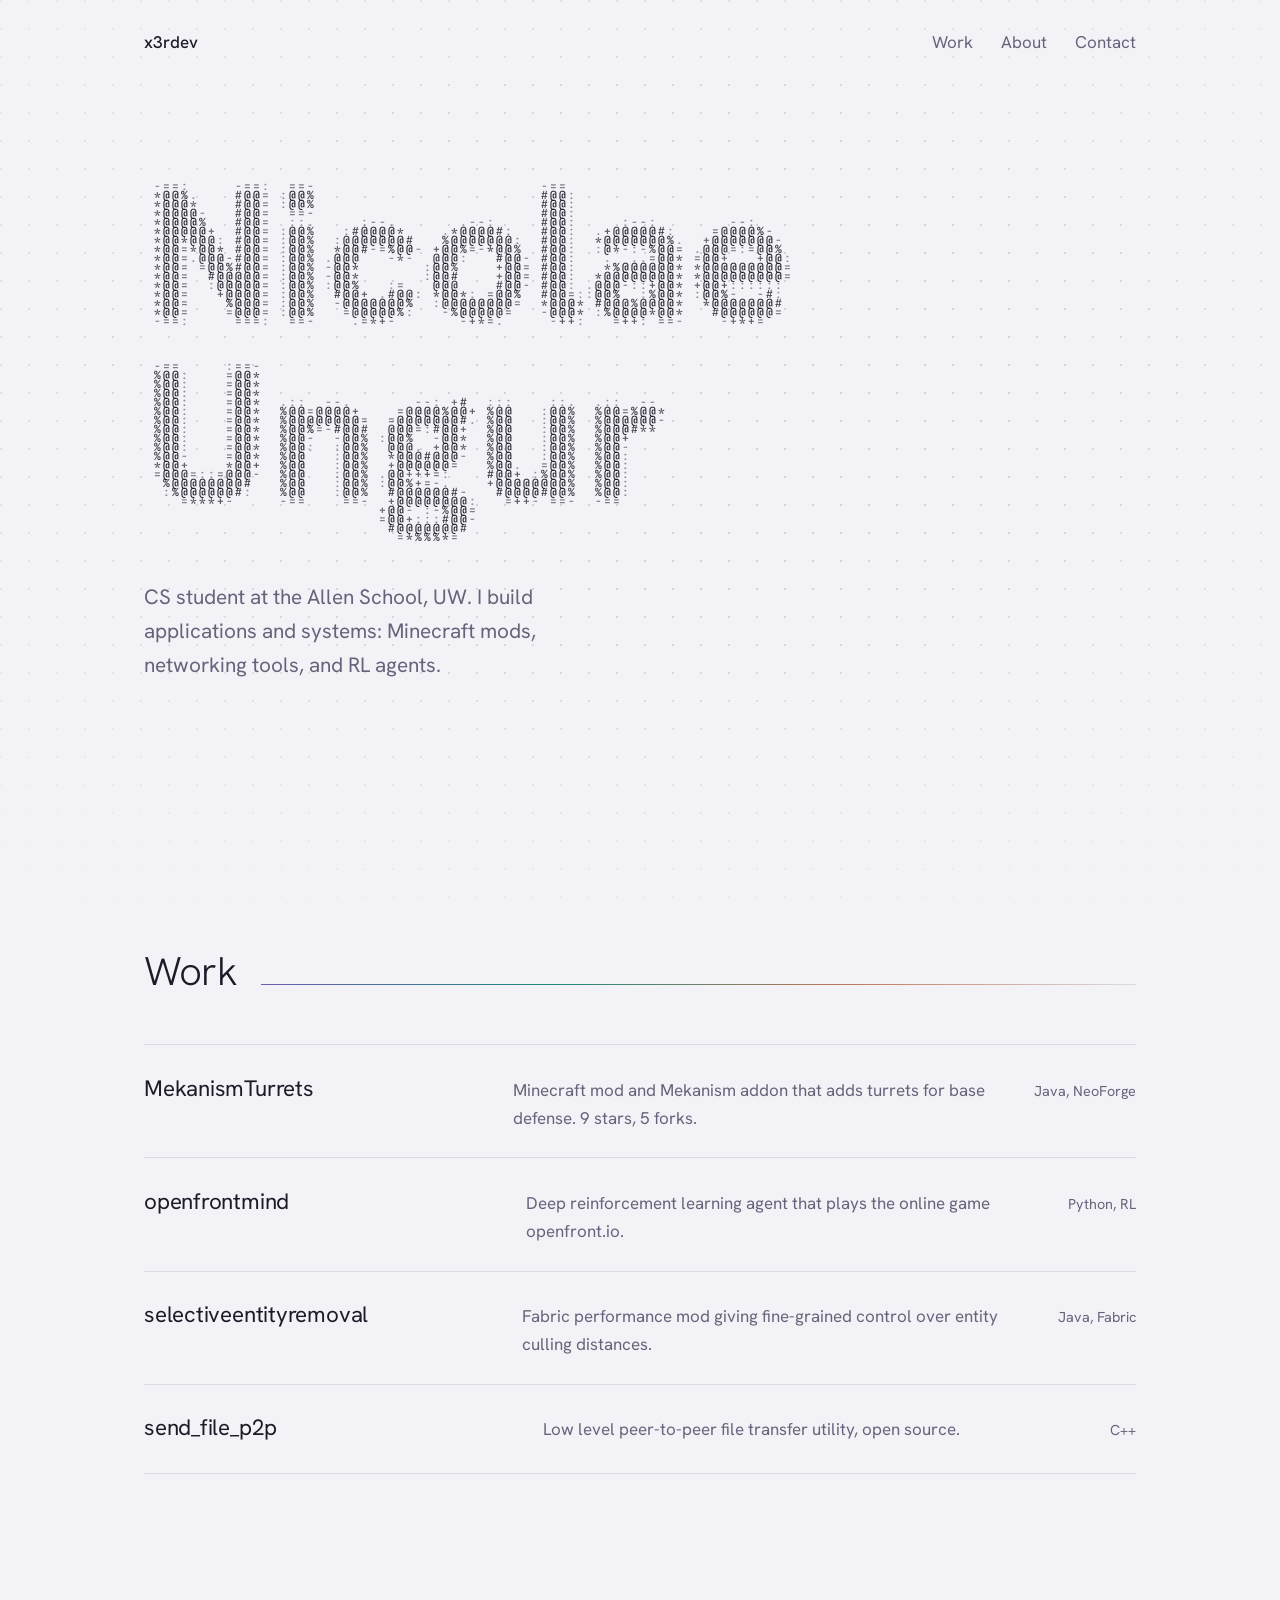
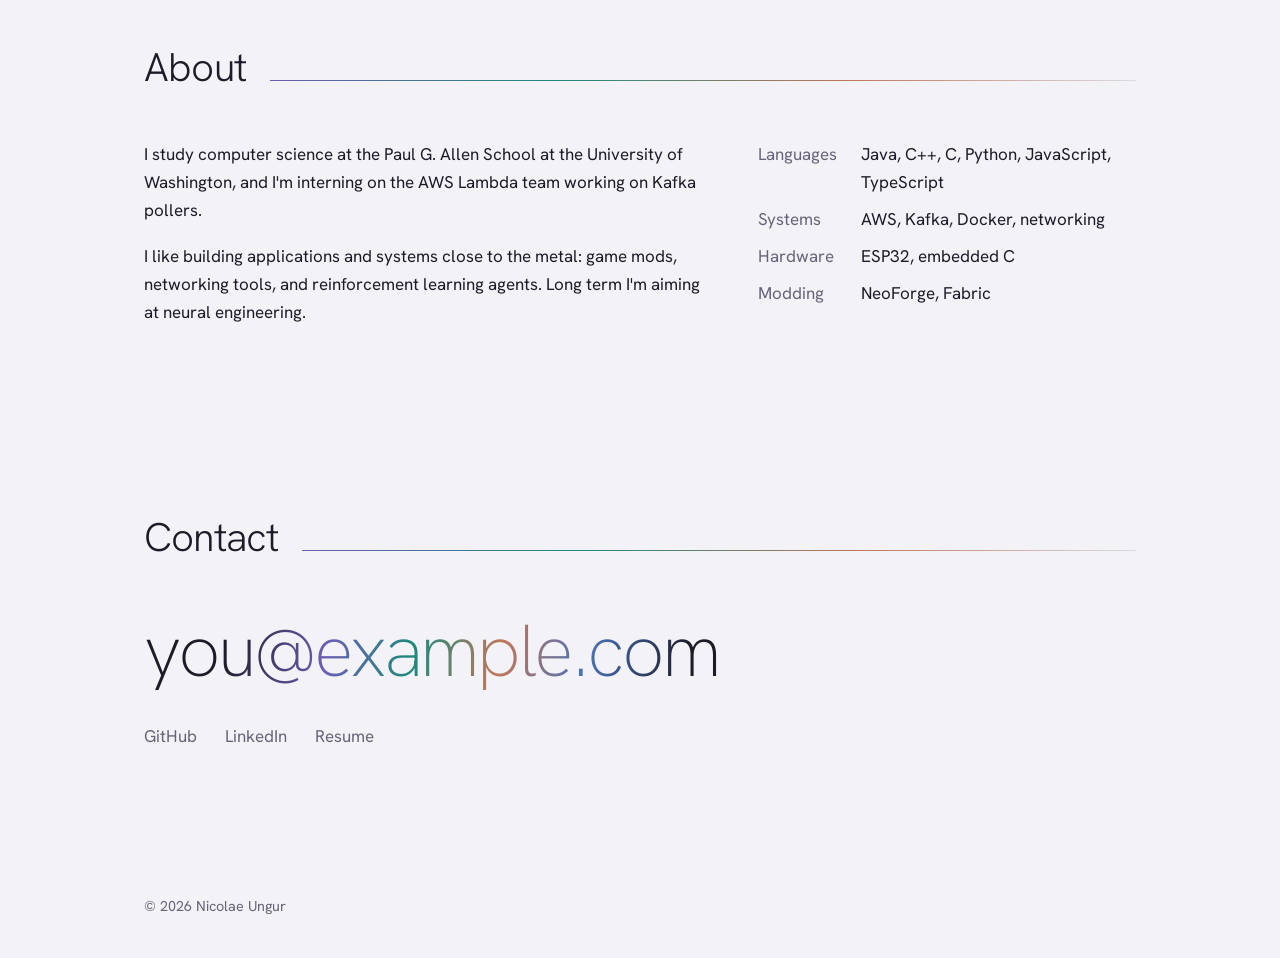
==== static/index.html @ 8b0f62be "Initial commit" ====
<!DOCTYPE html>
<html lang="en">
<head>
<meta charset="UTF-8">
<meta name="viewport" content="width=device-width, initial-scale=1, viewport-fit=cover">
<title>Nicolae Ungur</title>
<link rel="preconnect" href="https://fonts.googleapis.com">
<link rel="preconnect" href="https://fonts.gstatic.com" crossorigin>
<link href="https://fonts.googleapis.com/css2?family=Hanken+Grotesk:wght@200;300;400;500;600;800&family=JetBrains+Mono:wght@500&display=swap" rel="stylesheet">
<link rel="stylesheet" href="styles.css">

</head>
<body>
<div class="progress" aria-hidden="true"></div>

<div class="wrap">
  <nav>
    <a class="mark" href="#top">x3rdev</a>
    <ul>
      <li><a href="#work">Work</a></li>
      <li><a href="#about">About</a></li>
      <li><a href="#contact">Contact</a></li>
    </ul>
  </nav>

  <main>
    <header class="hero" id="top">
      <div class="name-wrap">
        <canvas id="name" aria-hidden="true"></canvas>
        <h1 id="nameText"><span>Nicolae</span> <span>Ungur</span></h1>
      </div>
      <p>CS student at the Allen School, UW. I build applications and systems: Minecraft mods, networking tools, and RL agents.</p>
    </header>

    <section id="work">
      <div class="head"><h2>Work</h2><span class="rule"></span></div>
      <ul class="rows">
        <li class="row"><a href="https://github.com/x3rdev/MekanismTurrets"><h3>MekanismTurrets</h3><p>Minecraft mod and Mekanism addon that adds turrets for base defense. 9 stars, 5 forks.</p><span class="stack">Java, NeoForge</span></a></li>
        <li class="row"><a href="https://github.com/x3rdev/openfrontmind"><h3>openfrontmind</h3><p>Deep reinforcement learning agent that plays the online game openfront.io.</p><span class="stack">Python, RL</span></a></li>
        <li class="row"><a href="https://github.com/x3rdev/selectiveentityremoval"><h3>selectiveentityremoval</h3><p>Fabric performance mod giving fine-grained control over entity culling distances.</p><span class="stack">Java, Fabric</span></a></li>
        <li class="row"><a href="https://github.com/x3rdev/send_file_p2p"><h3>send_file_p2p</h3><p>Low level peer-to-peer file transfer utility, open source.</p><span class="stack">C++</span></a></li>
      </ul>
    </section>

    <section id="about">
      <div class="head"><h2>About</h2><span class="rule"></span></div>
      <div class="about">
        <div>
          <p>I study computer science at the Paul G. Allen School at the University of Washington, and I'm interning on the AWS Lambda team working on Kafka pollers.</p>
          <p>I like building applications and systems close to the metal: game mods, networking tools, and reinforcement learning agents. Long term I'm aiming at neural engineering.</p>
        </div>
        <dl>
          <dt>Languages</dt><dd>Java, C++, C, Python, JavaScript, TypeScript</dd>
          <dt>Systems</dt><dd>AWS, Kafka, Docker, networking</dd>
          <dt>Hardware</dt><dd>ESP32, embedded C</dd>
          <dt>Modding</dt><dd>NeoForge, Fabric</dd>
        </dl>
      </div>
    </section>

    <section id="contact" class="contact">
      <div class="head"><h2>Contact</h2><span class="rule"></span></div>
      <a class="mail holo" href="mailto:you@example.com">you@example.com</a>
      <div class="links"><a href="https://github.com/x3rdev">GitHub</a><a href="https://www.linkedin.com/in/nicolae-ungur/">LinkedIn</a><a href="#">Resume</a></div>
    </section>
  </main>
  <footer>© 2026 Nicolae Ungur</footer>
</div>

<script src="script.js"></script>

</body>
</html>
---- static/styles.css ----
:root{
  --bg:#0b0c13; --ink:#e9e7f1; --muted:#8e8ca3; --line:rgba(255,255,255,.08);
  --h1:#b9aef5; --h2:#8fe0d2; --h3:#f2c4ae; --h4:#9fc2f0; --dot:rgba(255,255,255,.13);
  --dot:rgba(255,255,255,.13); --edge-hi:rgba(255,255,255,.34); --edge-lo:rgba(255,255,255,.04); --fill:rgba(255,255,255,.025); --shade:rgba(0,0,0,.35);
  --sans:"Hanken Grotesk","Segoe UI",system-ui,sans-serif;
  --mx:50; --my:30; --sy:0;
  box-sizing:border-box;
  padding-top:env(safe-area-inset-top,0px);
  padding-bottom:env(safe-area-inset-bottom,0px);
}
@media (prefers-color-scheme: light){
  :root:not([data-theme="dark"]){
    --bg:#f3f2f7; --ink:#1c1b27; --muted:#66647a; --line:rgba(28,27,39,.1);
    --h1:#6b5fb3; --h2:#1d8a7c; --h3:#c0765a; --h4:#4a73b8; --dot:rgba(28,27,39,.14); --edge-hi:rgba(255,255,255,.95); --edge-lo:rgba(28,27,39,.10); --fill:rgba(255,255,255,.55); --shade:rgba(28,27,39,.08);
  }
}
:root[data-theme="light"]{ --bg:#f3f2f7; --ink:#1c1b27; --muted:#66647a; --line:rgba(28,27,39,.1); --h1:#6b5fb3; --h2:#1d8a7c; --h3:#c0765a; --h4:#4a73b8; --dot:rgba(28,27,39,.14); --edge-hi:rgba(255,255,255,.95); --edge-lo:rgba(28,27,39,.10); --fill:rgba(255,255,255,.55); --shade:rgba(28,27,39,.08); }
:root[data-theme="dark"]{ --bg:#0b0c13; --ink:#e9e7f1; --muted:#8e8ca3; --line:rgba(255,255,255,.08); --h1:#b9aef5; --h2:#8fe0d2; --h3:#f2c4ae; --h4:#9fc2f0; --dot:rgba(255,255,255,.13); --edge-hi:rgba(255,255,255,.34); --edge-lo:rgba(255,255,255,.04); --fill:rgba(255,255,255,.025); --shade:rgba(0,0,0,.35); }

html{scroll-padding-top:env(safe-area-inset-top,0px)}
*,*::before,*::after{box-sizing:inherit}
body{margin:0;background:var(--bg);color:var(--ink);font-family:var(--sans);font-size:1.0625rem;line-height:1.65;overflow-x:hidden}

/* background: dot grid, faded toward the edges */
body::before{
  content:"";position:fixed;inset:0;pointer-events:none;z-index:0;
  background-image:radial-gradient(circle at 1px 1px, var(--dot) 1px, transparent 0);
  background-size:28px 28px;
  -webkit-mask-image:radial-gradient(ellipse 85% 70% at 50% 42%, #000 35%, transparent 100%);
  mask-image:radial-gradient(ellipse 85% 70% at 50% 42%, #000 35%, transparent 100%);
}
a{color:inherit}
a:focus-visible{outline:2px solid var(--h2);outline-offset:4px;border-radius:4px}
::selection{background:var(--h1);color:var(--bg)}

/* scroll progress */
.progress{
  position:fixed;left:0;top:0;height:2px;width:100%;z-index:5;transform-origin:0 50%;
  transform:scaleX(var(--sy));
  background:linear-gradient(90deg,var(--h1),var(--h2),var(--h3),var(--h4));
}

.wrap{position:relative;z-index:1;max-width:1040px;margin:0 auto;padding:0 1.5rem}

nav{display:flex;justify-content:space-between;align-items:center;padding:1.75rem 0}
.mark{font-weight:500;text-decoration:none}
nav ul{display:flex;gap:1.75rem;list-style:none;margin:0;padding:0}
nav ul a{text-decoration:none;color:var(--muted)}
nav ul a:hover{color:var(--ink)}

/* iridescent text: a light band that sits wherever the cursor is */
.holo{
  background:linear-gradient(100deg,
    var(--ink) 0%, var(--ink) 38%,
    var(--h1) 44%, var(--h2) 49%, var(--h3) 54%, var(--h4) 59%,
    var(--ink) 65%, var(--ink) 100%);
  background-size:300% 100%;
  background-position:calc(100% - var(--mx) * 1%) 0;
  -webkit-background-clip:text;background-clip:text;color:transparent;
}

.hero{min-height:86vh;display:flex;flex-direction:column;justify-content:center;padding-bottom:6rem}
.hero h1{
  font-weight:200;margin:0;line-height:.95;letter-spacing:-.045em;
  font-size:clamp(3.6rem,13vw,10rem);
}
.sr{position:absolute;width:1px;height:1px;overflow:hidden;clip:rect(0 0 0 0);white-space:nowrap}
.name-wrap{position:relative}
#name{display:block;width:100%}
#nameText{
  position:absolute;left:0;top:0;margin:0;color:transparent;
  font-family:var(--sans);font-weight:800;letter-spacing:0;white-space:nowrap;cursor:text;
}
#nameText span{display:block}
#nameText::selection,#nameText span::selection{background:color-mix(in srgb,var(--h1) 22%,transparent);color:transparent}
.hero p{color:var(--muted);font-size:clamp(1.1rem,2vw,1.3rem);max-width:30rem;margin:2.25rem 0 0}

section{padding:5rem 0}
.head{display:flex;align-items:baseline;gap:1.5rem;margin:0 0 2.5rem}
h2{font-weight:300;font-size:clamp(1.8rem,4vw,2.5rem);letter-spacing:-.02em;margin:0;white-space:nowrap}
/* line draws with scroll position, not time */
.rule{flex:1;height:1px;background:var(--line);position:relative;overflow:hidden}
.rule::after{
  content:"";position:absolute;inset:0;
  background:linear-gradient(90deg,var(--h1),var(--h2),var(--h3),transparent);
}

/* work rows */
.rows{list-style:none;margin:0;padding:0;border-top:1px solid var(--line)}
.row{border-bottom:1px solid var(--line)}
.row a{
  display:grid;grid-template-columns:1.1fr 1.6fr auto;gap:2rem;align-items:baseline;
  padding:1.6rem 0;text-decoration:none;position:relative;z-index:1;
}
.row h3{margin:0;font-weight:400;font-size:1.4rem;letter-spacing:-.01em}
.row:hover h3,.row:focus-within h3{
  background:linear-gradient(90deg,var(--h1),var(--h2),var(--h3));-webkit-background-clip:text;background-clip:text;color:transparent;
}
.row p{margin:0;color:var(--muted);max-width:30rem}
.row .stack{color:var(--muted);font-size:.9rem;text-align:right;white-space:nowrap}

.about{display:grid;grid-template-columns:1.5fr 1fr;gap:3rem}
.about p{margin:0 0 1.1rem;max-width:36rem}
.about dl{margin:0;display:grid;grid-template-columns:auto 1fr;gap:.55rem 1.5rem;align-content:start}
.about dt{color:var(--muted)}
.about dd{margin:0}

.contact .mail{
  display:inline-block;font-weight:200;font-size:clamp(2rem,7vw,4.6rem);letter-spacing:-.035em;
  text-decoration:none;word-break:break-word;line-height:1.1;
}
.links{display:flex;gap:1.75rem;margin-top:2rem}
.links a{color:var(--muted);text-decoration:none}
.links a:hover{color:var(--ink)}
footer{padding:4rem 0 2.5rem;color:var(--muted);font-size:.9rem}

@media (max-width:760px){
  .row a{grid-template-columns:1fr;gap:.4rem}
  .row .stack{text-align:left}
  .about{grid-template-columns:1fr}
  nav ul{gap:1.1rem}
  section{padding:3.5rem 0}
}
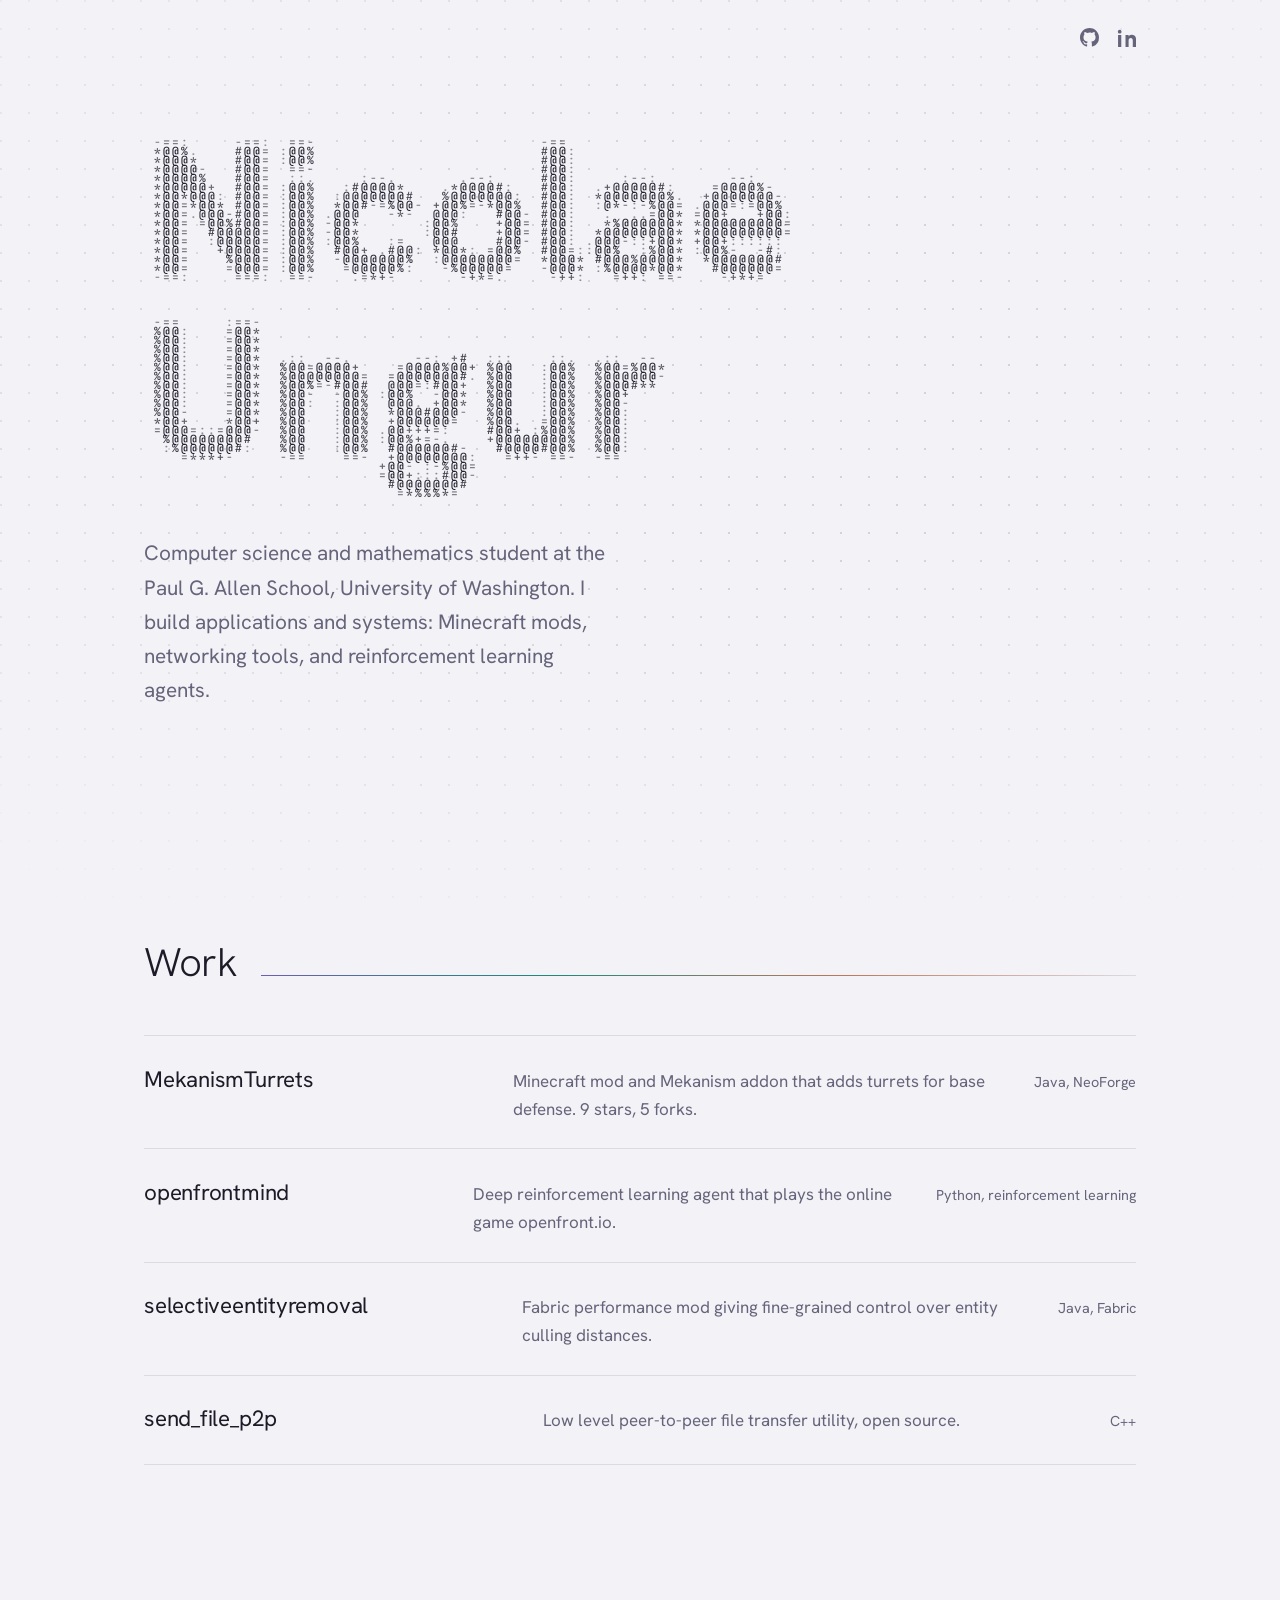
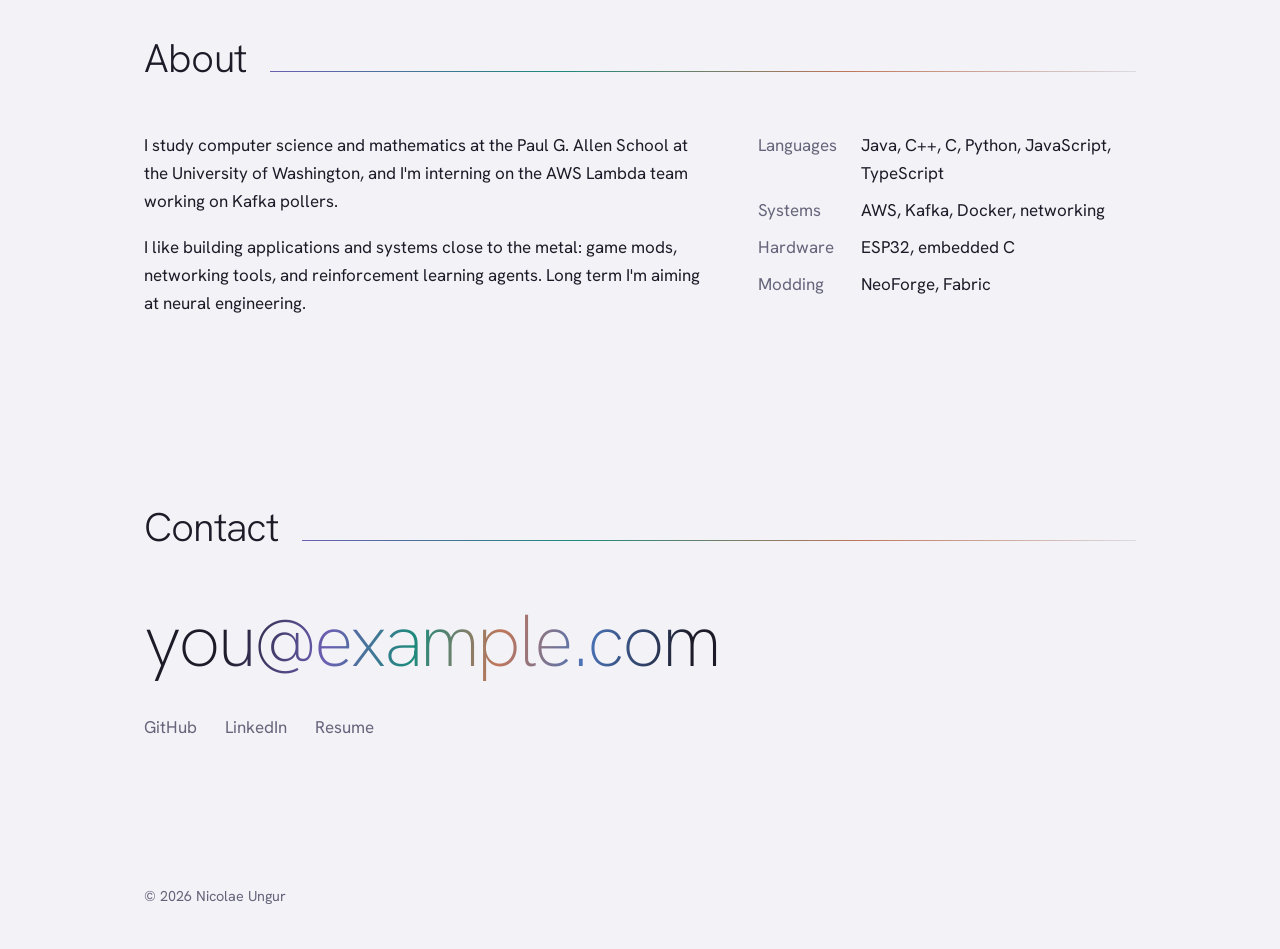
==== commit 05b414fe: "Add favicon SVG file" ====
--- a/static/index.html
+++ b/static/index.html
@@ -15,11 +15,13 @@
 
 <div class="wrap">
   <nav>
-    <a class="mark" href="#top">x3rdev</a>
-    <ul>
-      <li><a href="#work">Work</a></li>
-      <li><a href="#about">About</a></li>
-      <li><a href="#contact">Contact</a></li>
+    <ul class="social">
+      <li><a href="https://github.com/x3rdev" target="_blank" rel="noopener" aria-label="GitHub">
+        <svg viewBox="0 0 16 16" aria-hidden="true"><path d="M8 0C3.58 0 0 3.58 0 8c0 3.54 2.29 6.53 5.47 7.59.4.07.55-.17.55-.38 0-.19-.01-.82-.01-1.49-2.01.37-2.53-.49-2.69-.94-.09-.23-.48-.94-.82-1.13-.28-.15-.68-.52-.01-.53.63-.01 1.08.58 1.23.82.72 1.21 1.87.87 2.33.66.07-.52.28-.87.51-1.07-1.78-.2-3.64-.89-3.64-3.95 0-.87.31-1.59.82-2.15-.08-.2-.36-1.02.08-2.12 0 0 .67-.21 2.2.82a7.4 7.4 0 0 1 2-.27c.68 0 1.36.09 2 .27 1.53-1.04 2.2-.82 2.2-.82.44 1.1.16 1.92.08 2.12.51.56.82 1.27.82 2.15 0 3.07-1.87 3.75-3.65 3.95.29.25.54.73.54 1.48 0 1.07-.01 1.93-.01 2.2 0 .21.15.46.55.38A8.01 8.01 0 0 0 16 8c0-4.42-3.58-8-8-8Z"/></svg>
+      </a></li>
+      <li><a href="https://www.linkedin.com/in/nicolae-ungur/" target="_blank" rel="noopener" aria-label="LinkedIn">
+        <svg viewBox="0 0 16 16" aria-hidden="true"><path d="M3.6 5.9H.9V16h2.7V5.9ZM2.25 1.5a1.57 1.57 0 1 0 0 3.14 1.57 1.57 0 0 0 0-3.14ZM16 16h-2.7v-5.35c0-1.42-.55-2.19-1.67-2.19-1.22 0-1.86.83-1.86 2.19V16H7.17V5.9h2.6v1.18s.78-1.45 2.64-1.45c1.86 0 3.59 1.13 3.59 3.48V16Z"/></svg>
+      </a></li>
     </ul>
   </nav>
 
@@ -29,14 +31,14 @@
         <canvas id="name" aria-hidden="true"></canvas>
         <h1 id="nameText"><span>Nicolae</span> <span>Ungur</span></h1>
       </div>
-      <p>CS student at the Allen School, UW. I build applications and systems: Minecraft mods, networking tools, and RL agents.</p>
+      <p>Computer science and mathematics student at the Paul G. Allen School, University of Washington. I build applications and systems: Minecraft mods, networking tools, and reinforcement learning agents.</p>
     </header>
 
     <section id="work">
       <div class="head"><h2>Work</h2><span class="rule"></span></div>
       <ul class="rows">
         <li class="row"><a href="https://github.com/x3rdev/MekanismTurrets"><h3>MekanismTurrets</h3><p>Minecraft mod and Mekanism addon that adds turrets for base defense. 9 stars, 5 forks.</p><span class="stack">Java, NeoForge</span></a></li>
-        <li class="row"><a href="https://github.com/x3rdev/openfrontmind"><h3>openfrontmind</h3><p>Deep reinforcement learning agent that plays the online game openfront.io.</p><span class="stack">Python, RL</span></a></li>
+        <li class="row"><a href="https://github.com/x3rdev/openfrontmind"><h3>openfrontmind</h3><p>Deep reinforcement learning agent that plays the online game openfront.io.</p><span class="stack">Python, reinforcement learning</span></a></li>
         <li class="row"><a href="https://github.com/x3rdev/selectiveentityremoval"><h3>selectiveentityremoval</h3><p>Fabric performance mod giving fine-grained control over entity culling distances.</p><span class="stack">Java, Fabric</span></a></li>
         <li class="row"><a href="https://github.com/x3rdev/send_file_p2p"><h3>send_file_p2p</h3><p>Low level peer-to-peer file transfer utility, open source.</p><span class="stack">C++</span></a></li>
       </ul>
@@ -46,7 +48,7 @@
       <div class="head"><h2>About</h2><span class="rule"></span></div>
       <div class="about">
         <div>
-          <p>I study computer science at the Paul G. Allen School at the University of Washington, and I'm interning on the AWS Lambda team working on Kafka pollers.</p>
+          <p>I study computer science and mathematics at the Paul G. Allen School at the University of Washington, and I'm interning on the AWS Lambda team working on Kafka pollers.</p>
           <p>I like building applications and systems close to the metal: game mods, networking tools, and reinforcement learning agents. Long term I'm aiming at neural engineering.</p>
         </div>
         <dl>
--- a/static/styles.css
+++ b/static/styles.css
@@ -42,11 +42,12 @@
 
 .wrap{position:relative;z-index:1;max-width:1040px;margin:0 auto;padding:0 1.5rem}
 
-nav{display:flex;justify-content:space-between;align-items:center;padding:1.75rem 0}
+nav{display:flex;justify-content:flex-end;align-items:center;padding:1.75rem 0}
 .mark{font-weight:500;text-decoration:none}
-nav ul{display:flex;gap:1.75rem;list-style:none;margin:0;padding:0}
-nav ul a{text-decoration:none;color:var(--muted)}
+nav ul{display:flex;gap:1.1rem;list-style:none;margin:0;padding:0;align-items:center}
+nav ul a{display:block;color:var(--muted);line-height:0;transition:color .2s}
 nav ul a:hover{color:var(--ink)}
+nav ul svg{width:19px;height:19px;fill:currentColor;display:block}
 
 /* iridescent text: a light band that sits wherever the cursor is */
 .holo{
@@ -115,9 +116,9 @@
 footer{padding:4rem 0 2.5rem;color:var(--muted);font-size:.9rem}
 
 @media (max-width:760px){
+  nav ul svg{width:21px;height:21px}
   .row a{grid-template-columns:1fr;gap:.4rem}
   .row .stack{text-align:left}
   .about{grid-template-columns:1fr}
-  nav ul{gap:1.1rem}
   section{padding:3.5rem 0}
 }
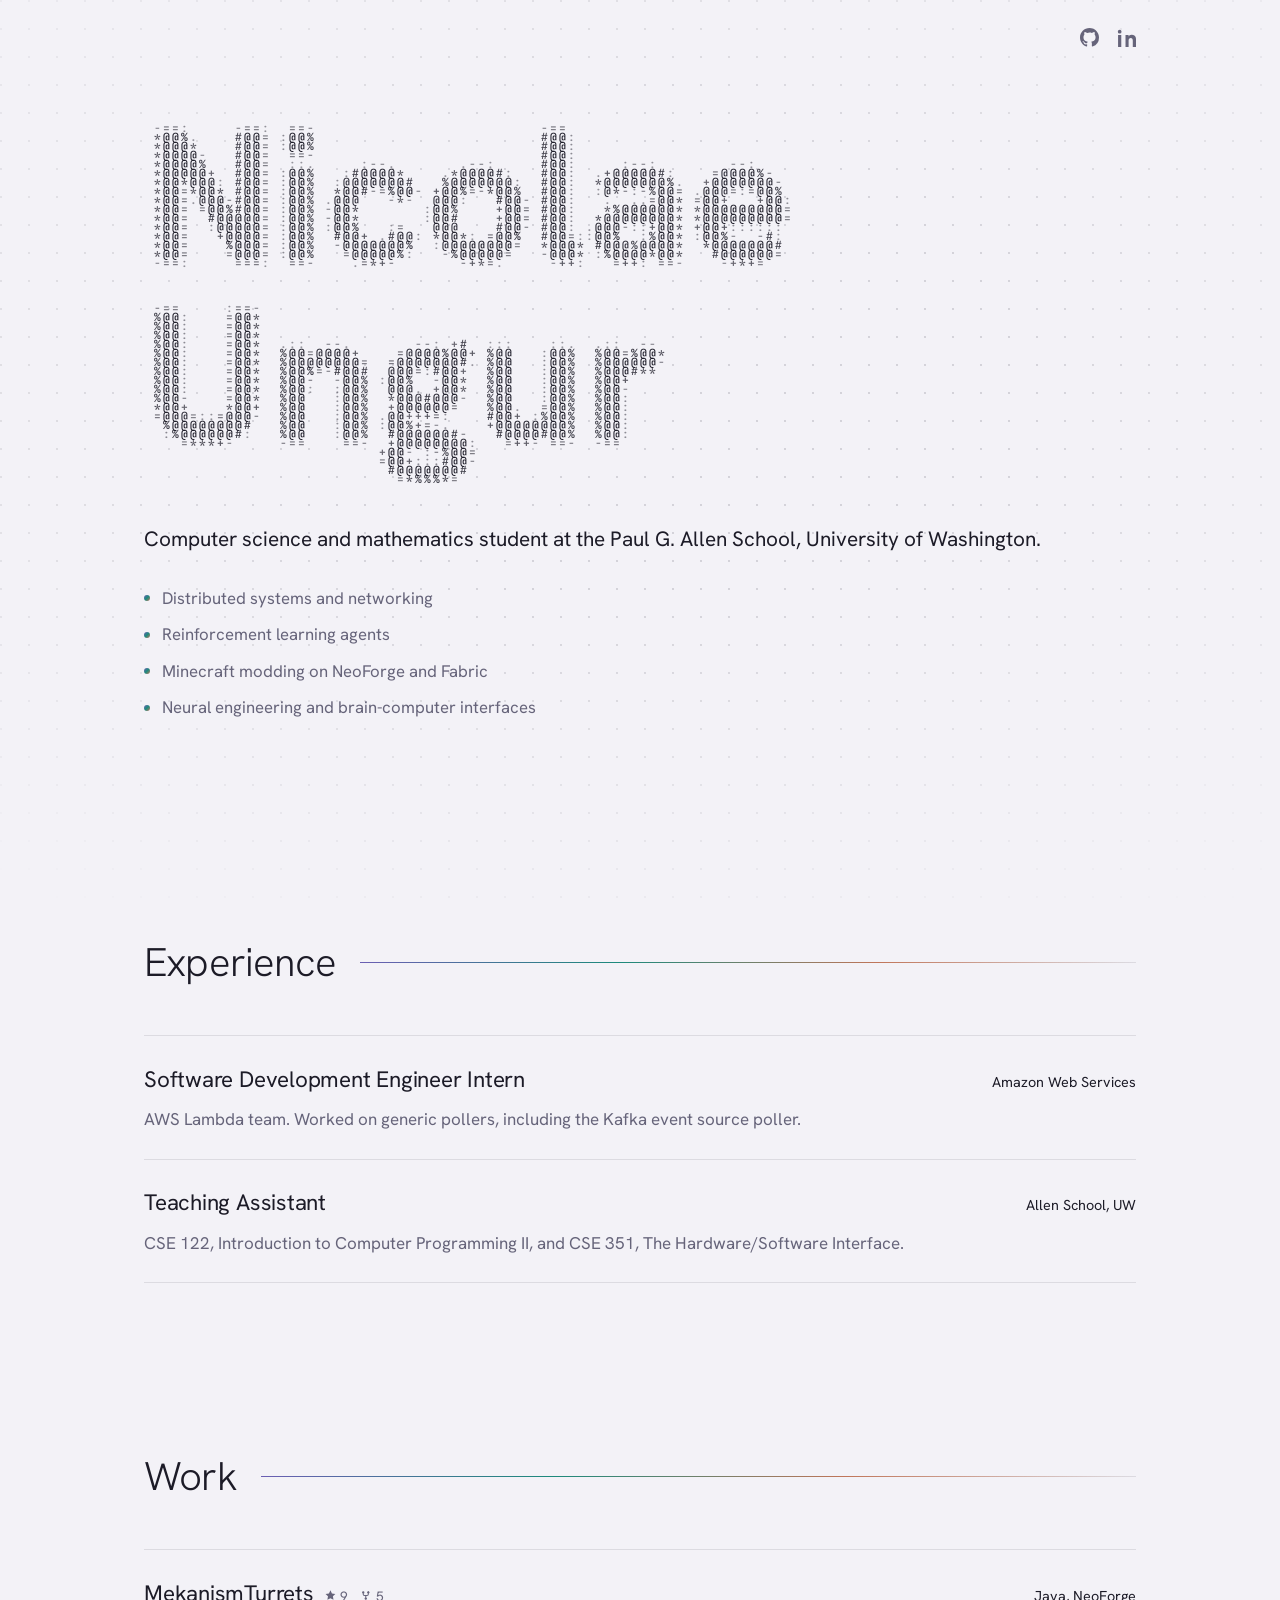
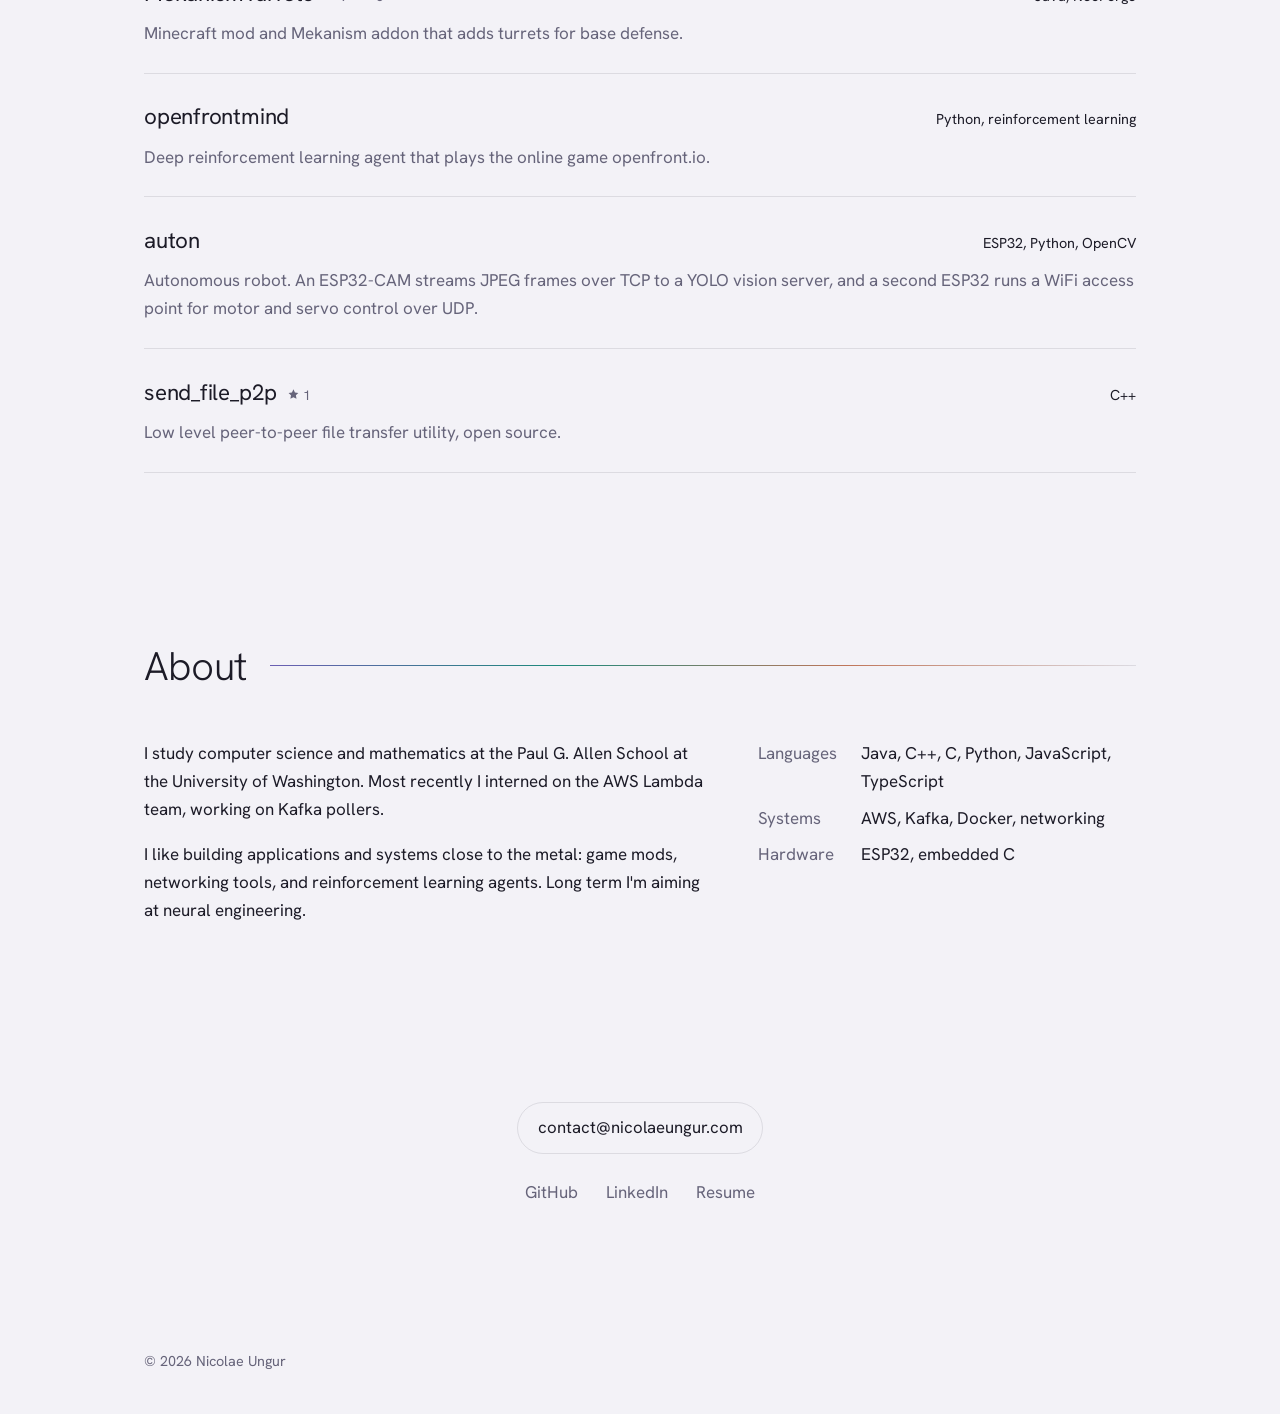
==== commit 912248d7: "update contact and favicon reference" ====
--- a/static/index.html
+++ b/static/index.html
@@ -7,11 +7,11 @@
 <link rel="preconnect" href="https://fonts.googleapis.com">
 <link rel="preconnect" href="https://fonts.gstatic.com" crossorigin>
 <link href="https://fonts.googleapis.com/css2?family=Hanken+Grotesk:wght@200;300;400;500;600;800&family=JetBrains+Mono:wght@500&display=swap" rel="stylesheet">
+<link rel="icon" href="/favicon.svg" type="image/svg+xml">
 <link rel="stylesheet" href="styles.css">
 
 </head>
 <body>
-<div class="progress" aria-hidden="true"></div>
 
 <div class="wrap">
   <nav>
@@ -31,16 +31,38 @@
         <canvas id="name" aria-hidden="true"></canvas>
         <h1 id="nameText"><span>Nicolae</span> <span>Ungur</span></h1>
       </div>
-      <p>Computer science and mathematics student at the Paul G. Allen School, University of Washington. I build applications and systems: Minecraft mods, networking tools, and reinforcement learning agents.</p>
+      <p>Computer science and mathematics student at the Paul G. Allen School, University of Washington.</p>
+      <ul class="interests">
+        <li>Distributed systems and networking</li>
+        <li>Reinforcement learning agents</li>
+        <li>Minecraft modding on NeoForge and Fabric</li>
+        <li>Neural engineering and brain-computer interfaces</li>
+      </ul>
     </header>
+
+    <section id="experience">
+      <div class="head"><h2>Experience</h2><span class="rule"></span></div>
+      <ul class="rows">
+        <li class="row"><div class="entry">
+          <div class="title"><h3>Software Development Engineer Intern</h3></div>
+          <span class="stack">Amazon Web Services</span>
+          <p>AWS Lambda team. Worked on generic pollers, including the Kafka event source poller.</p>
+        </div></li>
+        <li class="row"><div class="entry">
+          <div class="title"><h3>Teaching Assistant</h3></div>
+          <span class="stack">Allen School, UW</span>
+          <p>CSE 122, Introduction to Computer Programming II, and CSE 351, The Hardware/Software Interface.</p>
+        </div></li>
+      </ul>
+    </section>
 
     <section id="work">
       <div class="head"><h2>Work</h2><span class="rule"></span></div>
       <ul class="rows">
-        <li class="row"><a href="https://github.com/x3rdev/MekanismTurrets"><h3>MekanismTurrets</h3><p>Minecraft mod and Mekanism addon that adds turrets for base defense. 9 stars, 5 forks.</p><span class="stack">Java, NeoForge</span></a></li>
-        <li class="row"><a href="https://github.com/x3rdev/openfrontmind"><h3>openfrontmind</h3><p>Deep reinforcement learning agent that plays the online game openfront.io.</p><span class="stack">Python, reinforcement learning</span></a></li>
-        <li class="row"><a href="https://github.com/x3rdev/selectiveentityremoval"><h3>selectiveentityremoval</h3><p>Fabric performance mod giving fine-grained control over entity culling distances.</p><span class="stack">Java, Fabric</span></a></li>
-        <li class="row"><a href="https://github.com/x3rdev/send_file_p2p"><h3>send_file_p2p</h3><p>Low level peer-to-peer file transfer utility, open source.</p><span class="stack">C++</span></a></li>
+        <li class="row"><a href="https://github.com/x3rdev/MekanismTurrets"><div class="title"><h3>MekanismTurrets</h3><span class="repo"><svg class="ico" viewBox="0 0 16 16" aria-hidden="true"><path d="M8 .5l2.2 4.6 5 .7-3.6 3.5.9 5L8 12l-4.5 2.3.9-5L.8 5.8l5-.7L8 .5z"/></svg><span>9</span><svg class="ico" viewBox="0 0 16 16" aria-hidden="true"><path d="M5 3.5a1.75 1.75 0 1 0-2.5 1.58v1.3A2.62 2.62 0 0 0 5.12 9h1.13v1.92a1.75 1.75 0 1 0 1.5 0V9h1.13a2.62 2.62 0 0 0 2.62-2.62v-1.3a1.75 1.75 0 1 0-1.5 0v1.3c0 .62-.5 1.12-1.12 1.12H5.12c-.62 0-1.12-.5-1.12-1.12v-1.3A1.75 1.75 0 0 0 5 3.5z"/></svg><span>5</span></span></div><p>Minecraft mod and Mekanism addon that adds turrets for base defense.</p><span class="stack">Java, NeoForge</span></a></li>
+        <li class="row"><a href="https://github.com/x3rdev/openfrontmind"><div class="title"><h3>openfrontmind</h3></div><p>Deep reinforcement learning agent that plays the online game openfront.io.</p><span class="stack">Python, reinforcement learning</span></a></li>
+        <li class="row"><a href="https://github.com/x3rdev/auton"><div class="title"><h3>auton</h3></div><span class="stack">ESP32, Python, OpenCV</span><p>Autonomous robot. An ESP32-CAM streams JPEG frames over TCP to a YOLO vision server, and a second ESP32 runs a WiFi access point for motor and servo control over UDP.</p></a></li>
+        <li class="row"><a href="https://github.com/x3rdev/send_file_p2p"><div class="title"><h3>send_file_p2p</h3><span class="repo"><svg class="ico" viewBox="0 0 16 16" aria-hidden="true"><path d="M8 .5l2.2 4.6 5 .7-3.6 3.5.9 5L8 12l-4.5 2.3.9-5L.8 5.8l5-.7L8 .5z"/></svg><span>1</span></span></div><p>Low level peer-to-peer file transfer utility, open source.</p><span class="stack">C++</span></a></li>
       </ul>
     </section>
 
@@ -48,22 +70,20 @@
       <div class="head"><h2>About</h2><span class="rule"></span></div>
       <div class="about">
         <div>
-          <p>I study computer science and mathematics at the Paul G. Allen School at the University of Washington, and I'm interning on the AWS Lambda team working on Kafka pollers.</p>
+          <p>I study computer science and mathematics at the Paul G. Allen School at the University of Washington. Most recently I interned on the AWS Lambda team, working on Kafka pollers.</p>
           <p>I like building applications and systems close to the metal: game mods, networking tools, and reinforcement learning agents. Long term I'm aiming at neural engineering.</p>
         </div>
         <dl>
           <dt>Languages</dt><dd>Java, C++, C, Python, JavaScript, TypeScript</dd>
           <dt>Systems</dt><dd>AWS, Kafka, Docker, networking</dd>
           <dt>Hardware</dt><dd>ESP32, embedded C</dd>
-          <dt>Modding</dt><dd>NeoForge, Fabric</dd>
         </dl>
       </div>
     </section>
 
     <section id="contact" class="contact">
-      <div class="head"><h2>Contact</h2><span class="rule"></span></div>
-      <a class="mail holo" href="mailto:you@example.com">you@example.com</a>
-      <div class="links"><a href="https://github.com/x3rdev">GitHub</a><a href="https://www.linkedin.com/in/nicolae-ungur/">LinkedIn</a><a href="#">Resume</a></div>
+      <a class="mail" href="mailto:contact@nicolaeungur.com">contact@nicolaeungur.com</a>
+      <div class="links"><a href="https://github.com/x3rdev">GitHub</a><a href="https://www.linkedin.com/in/nicolae-ungur/">LinkedIn</a><a href="https://github.com/x3rdev/x3rdev/blob/main/Nicolae_Ungur_Resume.pdf" target="_blank" rel="noopener">Resume</a></div>
     </section>
   </main>
   <footer>© 2026 Nicolae Ungur</footer>
--- a/static/styles.css
+++ b/static/styles.css
@@ -33,13 +33,6 @@
 a:focus-visible{outline:2px solid var(--h2);outline-offset:4px;border-radius:4px}
 ::selection{background:var(--h1);color:var(--bg)}
 
-/* scroll progress */
-.progress{
-  position:fixed;left:0;top:0;height:2px;width:100%;z-index:5;transform-origin:0 50%;
-  transform:scaleX(var(--sy));
-  background:linear-gradient(90deg,var(--h1),var(--h2),var(--h3),var(--h4));
-}
-
 .wrap{position:relative;z-index:1;max-width:1040px;margin:0 auto;padding:0 1.5rem}
 
 nav{display:flex;justify-content:flex-end;align-items:center;padding:1.75rem 0}
@@ -74,10 +67,16 @@
 }
 #nameText span{display:block}
 #nameText::selection,#nameText span::selection{background:color-mix(in srgb,var(--h1) 22%,transparent);color:transparent}
-.hero p{color:var(--muted);font-size:clamp(1.1rem,2vw,1.3rem);max-width:30rem;margin:2.25rem 0 0}
+.hero p{color:var(--ink);font-size:clamp(1.1rem,2vw,1.3rem);max-width:none;margin:2.25rem 0 0;text-wrap:pretty}
+.interests{list-style:none;margin:1.75rem 0 0;padding:0;display:grid;gap:.55rem}
+.interests li{display:flex;align-items:center;gap:.75rem;color:var(--muted);font-size:1.05rem}
+.interests li::before{
+  content:"";flex:none;width:6px;height:6px;border-radius:50%;
+  background:linear-gradient(135deg,var(--h1),var(--h2),var(--h3));
+}
 
 section{padding:5rem 0}
-.head{display:flex;align-items:baseline;gap:1.5rem;margin:0 0 2.5rem}
+.head{display:flex;align-items:center;gap:1.5rem;margin:0 0 2.5rem}
 h2{font-weight:300;font-size:clamp(1.8rem,4vw,2.5rem);letter-spacing:-.02em;margin:0;white-space:nowrap}
 /* line draws with scroll position, not time */
 .rule{flex:1;height:1px;background:var(--line);position:relative;overflow:hidden}
@@ -89,16 +88,20 @@
 /* work rows */
 .rows{list-style:none;margin:0;padding:0;border-top:1px solid var(--line)}
 .row{border-bottom:1px solid var(--line)}
-.row a{
-  display:grid;grid-template-columns:1.1fr 1.6fr auto;gap:2rem;align-items:baseline;
+.row a,.row .entry{
+  display:grid;grid-template-columns:1fr auto;column-gap:2rem;align-items:baseline;
   padding:1.6rem 0;text-decoration:none;position:relative;z-index:1;
 }
 .row h3{margin:0;font-weight:400;font-size:1.4rem;letter-spacing:-.01em}
+.title{grid-column:1;display:flex;align-items:baseline;gap:.7rem;flex-wrap:wrap}
+.repo{display:inline-flex;align-items:baseline;gap:.25rem;color:var(--muted);font-size:.85rem}
+.repo span{margin-right:.6rem}
+.repo .ico{width:.8em;height:.8em;fill:currentColor;vertical-align:-.02em}
 .row:hover h3,.row:focus-within h3{
   background:linear-gradient(90deg,var(--h1),var(--h2),var(--h3));-webkit-background-clip:text;background-clip:text;color:transparent;
 }
-.row p{margin:0;color:var(--muted);max-width:30rem}
-.row .stack{color:var(--muted);font-size:.9rem;text-align:right;white-space:nowrap}
+.row p{grid-column:1/-1;margin:.4rem 0 0;color:var(--muted);max-width:none}
+.row .stack{grid-column:2;grid-row:1;color:var(--ink);font-size:.9rem;text-align:right;white-space:nowrap}
 
 .about{display:grid;grid-template-columns:1.5fr 1fr;gap:3rem}
 .about p{margin:0 0 1.1rem;max-width:36rem}
@@ -106,19 +109,23 @@
 .about dt{color:var(--muted)}
 .about dd{margin:0}
 
+.contact{text-align:center}
 .contact .mail{
-  display:inline-block;font-weight:200;font-size:clamp(2rem,7vw,4.6rem);letter-spacing:-.035em;
-  text-decoration:none;word-break:break-word;line-height:1.1;
+  display:inline-flex;align-items:center;
+  padding:.7rem 1.2rem;border:1px solid var(--line);border-radius:999px;
+  color:var(--ink);font-size:1.05rem;text-decoration:none;
+  transition:border-color .25s, background-color .25s;
 }
-.links{display:flex;gap:1.75rem;margin-top:2rem}
+.contact .mail:hover{border-color:var(--h2);background:color-mix(in srgb,var(--h2) 7%,transparent)}
+.links{display:flex;gap:1.75rem;margin-top:1.5rem;justify-content:center}
 .links a{color:var(--muted);text-decoration:none}
 .links a:hover{color:var(--ink)}
 footer{padding:4rem 0 2.5rem;color:var(--muted);font-size:.9rem}
 
 @media (max-width:760px){
   nav ul svg{width:21px;height:21px}
-  .row a{grid-template-columns:1fr;gap:.4rem}
-  .row .stack{text-align:left}
+  .row a,.row .entry{grid-template-columns:1fr;gap:.2rem}
+  .row .stack{grid-column:1;grid-row:auto;text-align:left;margin-top:.4rem}
   .about{grid-template-columns:1fr}
   section{padding:3.5rem 0}
 }
